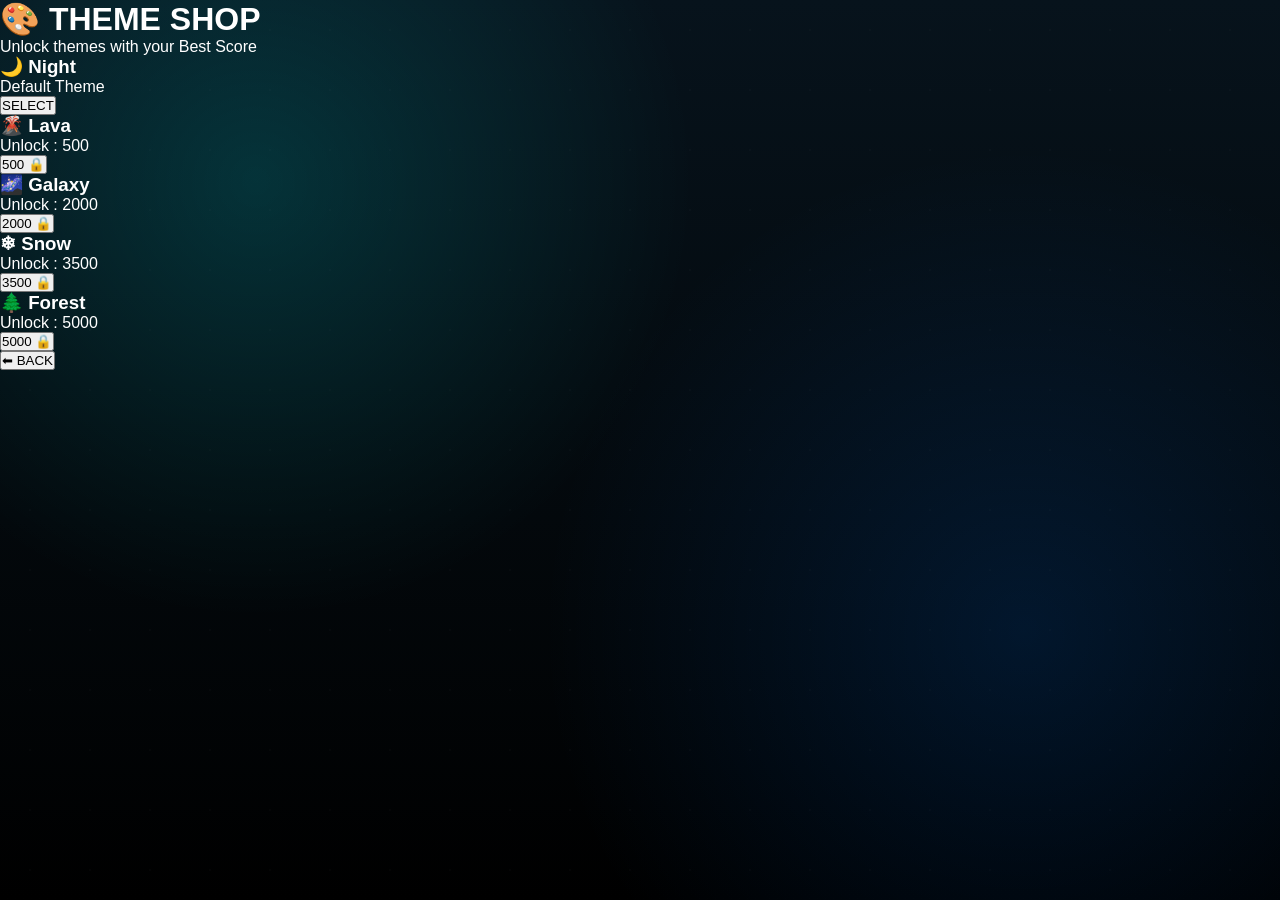
==== themeshop.html @ a8f43490 "Add HTML structure for theme shop This file contains the HTML structure for the theme shop, includin" ====
<!DOCTYPE html>
<html lang="en">
<head>

<meta charset="UTF-8">
<meta name="viewport" content="width=device-width,initial-scale=1.0">

<title>Infinity Themes</title>

<link rel="stylesheet" href="game.css">

</head>

<body>

<div class="bg"></div>
<div class="theme-screen">

<h1>🎨 THEME SHOP</h1>

<p class="subtitle">Unlock themes with your Best Score
</p>

<!-- NIGHT -->

<div class="theme-card">
<div class="left">
<div class="preview night"></div>

<div>
<h3>🌙 Night</h3>
<p>Default Theme</p>

</div>

</div>

<button class="select" onclick="selectThemeDefault()">SELECT</button>

</div>

<!-- LAVA -->

<div class="theme-card">
<div class="left">
<div class="preview lava preview-lava"></div>

<div>
<h3>🌋 Lava</h3>
<p>Unlock : 500</p>

</div>

</div>

<button id="lavaBtn" class="lock">500 🔒</button>

</div>

<!-- GALAXY -->

<div class="theme-card">
<div class="left">
<div class="preview galaxy preview-galaxy"></div>

<div>
<h3>🌌 Galaxy</h3>
<p>Unlock : 2000</p>

</div>

</div>

<button id="galaxyBtn"class="lock">2000 🔒</button>

</div>

<!-- SNOW -->

<div class="theme-card">
<div class="left">
<div class="preview snow preview-snow"></div>

<div>
<h3>❄ Snow</h3>
<p>Unlock : 3500</p>

</div>

</div>

<button id="snowBtn"class="lock">3500 🔒</button>

</div>

<!-- FOREST -->

<div class="theme-card">
<div class="left">
<div class="preview forest preview-forest"></div>

<div>
<h3>🌲 Forest</h3>
<p>Unlock : 5000</p>

</div>

</div>

<button id="forestBtn" class="lock">5000 🔒</button>

</div>

<button class="back" onclick="history.back()">⬅ BACK</button>

</div>
<script src="game.js"></script>
</body>
</html>
---- game.css ----
/* ===========================
   INFINITY SPOT PREMIUM CSS
   PART 1
=========================== */
*{
    margin:0;
    padding:0;
    box-sizing:border-box;
}

body{
    width:100%;
    height:100%;
    overflow:hidden;
   
    font-family:Arial,Helvetica,sans-serif;
    background:#000;
    color:#fff;
   
   padding:
   env(safe-area-inset-top) 0
   env(safe-area-inset-bottom) 0;
}
html, body{
   width:100%;
   height:100%;
   overflow:hidden;
}

/* ================= BACKGROUND ================= */

.bg{
    position:fixed;
    inset:0;
    z-index:-2;

    background:
    radial-gradient(circle at 20% 20%,rgba(0,255,255,.15),transparent 35%),
    radial-gradient(circle at 80% 70%,rgba(0,120,255,.15),transparent 40%),
    linear-gradient(#07131c,#000);

    animation:bgMove 8s ease-in-out infinite alternate;
}

.bg::after{
    content:"";
    position:absolute;
    inset:0;

    background:
    radial-gradient(circle,rgba(255,255,255,.05) 1px,transparent 1px);

    background-size:60px 60px;

    opacity:.3;
}

@keyframes bgMove{

    from{
        transform:scale(1);
        filter:brightness(1);
    }

    to{
        transform:scale(1.08);
        filter:brightness(1.2);
    }

}

/* ================= GLASS SCREEN ================= */

.screen{

    position:absolute;

    top:50%;
    left:50%;

    transform:translate(-50%,-50%);

    width:82%;
    max-width:340px;

    padding:22px;

    border-radius:24px;

    background:rgba(255,255,255,.08);

    backdrop-filter:blur(18px);
    -webkit-backdrop-filter:blur(18px);

    border:1px solid rgba(255,255,255,.12);

    box-shadow:
    0 10px 35px rgba(0,0,0,.4),
    0 0 20px rgba(0,255,255,.18),
    inset 0 1px 1px rgba(255,255,255,.15);

    color:#fff;
    text-align:center;

    overflow:hidden;

    z-index:20;

    animation:screenFloat 5s ease-in-out infinite;
}

.screen::before{

    content:"";

    position:absolute;

    top:-60%;
    left:-120%;

    width:80%;
    height:220%;

    background:linear-gradient(
        120deg,
        transparent,
        rgba(255,255,255,.20),
        transparent
    );

    transform:rotate(20deg);

    animation:glassShine 5s linear infinite;

    pointer-events:none;

}

.hidden{
    display:none;
}

@keyframes glassShine{

    from{
        left:-120%;
    }

    to{
        left:180%;
    }

}

@keyframes screenFloat{

    0%,100%{
        transform:translate(-50%,-50%);
    }

    50%{
        transform:translate(-50%,-52%);
    }

}

/* ================= TITLE ================= */

.title{

    font-size:32px;
    letter-spacing:2px;

    color:cyan;

    text-shadow:
    0 0 10px cyan,
    0 0 20px cyan,
    0 0 40px cyan;

}

.sub{

    margin-top:8px;
    color:#cfcfcf;

}

/* ================= BUTTONS ================= */

.btn{

    width:100%;

    margin-top:12px;

    padding:13px;

    border:none;

    border-radius:14px;

    background:rgba(255,255,255,.08);

    color:white;

    font-size:16px;
    font-weight:bold;

    cursor:pointer;

    transition:.25s;

    backdrop-filter:blur(8px);

}

.btn:hover{

    transform:scale(1.05);

    box-shadow:
    0 0 18px cyan;

}

.btn:active{

    transform:scale(.95);

}

.primary{

    background:linear-gradient(90deg,#00ffff,#00bfff);

    color:#000;

    box-shadow:
    0 0 18px cyan,
    0 0 40px rgba(0,255,255,.45);

}

/* ================= CANVAS ================= */

canvas{
    position:fixed;
    inset:0;
    width:100vw;
    height:100vh;
    display:block;
    z-index:1;

  filter: brightness(1.05);
}
/* ===========================
   INFINITY SPOT PREMIUM CSS
   PART 2
=========================== */

/* ===== PREMIUM HUD ===== */

#hud{
    position:fixed;
    top:15px;
    left:50%;
    transform:translateX(-50%);
    z-index:999;

    min-width:170px;
    padding:12px 22px;

    text-align:center;
    font-size:20px;
    font-weight:bold;
    color:#fff;

    border-radius:30px;

    background:rgba(255,255,255,.08);
    backdrop-filter:blur(20px);

    border:1px solid rgba(0,255,255,.3);

    box-shadow:
        0 0 15px rgba(0,255,255,.25),
        0 0 35px rgba(0,255,255,.15);

    animation:
        hudFloat 3s ease-in-out infinite,
        hudGlow 2s ease-in-out infinite;
}

@keyframes hudFloat{

    0%,100%{
        transform:translateX(-50%) translateY(0);
    }

    50%{
        transform:translateX(-50%) translateY(-4px);
    }

}

@keyframes hudGlow{

    0%,100%{

        box-shadow:
        0 0 15px rgba(0,255,255,.25),
        0 0 35px rgba(0,255,255,.15);

    }

    50%{

        box-shadow:
        0 0 25px cyan,
        0 0 50px rgba(0,255,255,.4);

    }

}

/* ===== SCORE POP ===== */

.scoreFlash{

    animation:scoreFlash .3s;

}

@keyframes scoreFlash{

    0%{
        transform:translateX(-50%) scale(1);
    }

    50%{
        transform:translateX(-50%) scale(1.12);
    }

    100%{
        transform:translateX(-50%) scale(1);
    }

}

/* ===== SHOP ===== */

#shop{

    position:absolute;

    top:50%;
    left:50%;

    transform:translate(-50%,-50%);

    width:88%;
    max-width:360px;

    max-height:70vh;

    overflow-y:auto;

    padding:18px;

    border-radius:22px;

    background:rgba(15,15,20,.92);

    backdrop-filter:blur(20px);

    border:1px solid rgba(0,255,255,.18);

    box-shadow:
        0 0 25px rgba(0,255,255,.25),
        0 0 60px rgba(0,255,255,.08);

    z-index:999;

    animation:shopOpen .3s ease;

}

@keyframes shopOpen{

    from{

        opacity:0;
        transform:translate(-50%,-50%) scale(.85);

    }

    to{

        opacity:1;
        transform:translate(-50%,-50%) scale(1);

    }

}

#shop h2{

    margin-bottom:15px;

    color:cyan;

    text-shadow:
        0 0 10px cyan,
        0 0 25px cyan;

}

#shop div{

    margin:14px 0;

    padding:15px;

    border-radius:18px;

    background:rgba(255,255,255,.05);

    border:1px solid rgba(255,255,255,.08);

    transition:.25s;

}

#shop div:hover{

    transform:translateY(-3px);

    box-shadow:
        0 0 18px rgba(0,255,255,.25);

}

#shop h3{

    color:cyan;

    margin-bottom:6px;

}

#shop p{

    color:#ccc;

    margin-bottom:10px;

}

#shop button{

    width:100%;

    padding:12px;

    border:none;

    border-radius:12px;

    cursor:pointer;

    font-size:15px;
    font-weight:bold;

    background:linear-gradient(90deg,#00ffff,#00bfff);

    color:#000;

    transition:.25s;

}

#shop button:hover{

    transform:scale(1.05);

    box-shadow:
        0 0 20px cyan;

}

.shop-close-btn{

    margin-top:15px !important;

    background:#ff3b30 !important;

    color:#fff !important;

}

/* ===== SCROLLBAR ===== */

#shop::-webkit-scrollbar{

    width:6px;

}

#shop::-webkit-scrollbar-thumb{

    background:cyan;
    border-radius:20px;

}

/* ===== SHIELD GLOW ===== */

.playerShield{

    filter:
        drop-shadow(0 0 12px cyan)
        drop-shadow(0 0 30px cyan);

}

/* ===== POWERUP GLOW ===== */

.powerGlow{

    animation:powerGlow 1s infinite alternate;

}

@keyframes powerGlow{

    from{

        filter:drop-shadow(0 0 8px cyan);

    }

    to{

        filter:drop-shadow(0 0 20px cyan);

    }

}

/* ===== MOBILE ===== */

@media(max-width:600px){

    .title{
        font-size:28px;
    }

    .btn{
        font-size:15px;
    }

    #hud{
        font-size:17px;
        padding:10px 18px;
    }

  }

.themePreview{
width:45px;
height:45px;
border-radius:12px;
margin-right:12px;
display:inline-block;
vertical-align:middle;
border:2px solid rgba(255,255,255,.15);
}

.previewNight{
background:linear-gradient(#07131c,#000);
}

.previewLava{
background:linear-gradient(#4b0000,#ff3b00);
}

.previewGalaxy{
background:linear-gradient(#120024,#001144);
}

.previewSnow{
background:linear-gradient(#dff7ff,#75bfff);
}

.previewForest{
background:linear-gradient(#0b3d0b,#1b8b3d);
   }
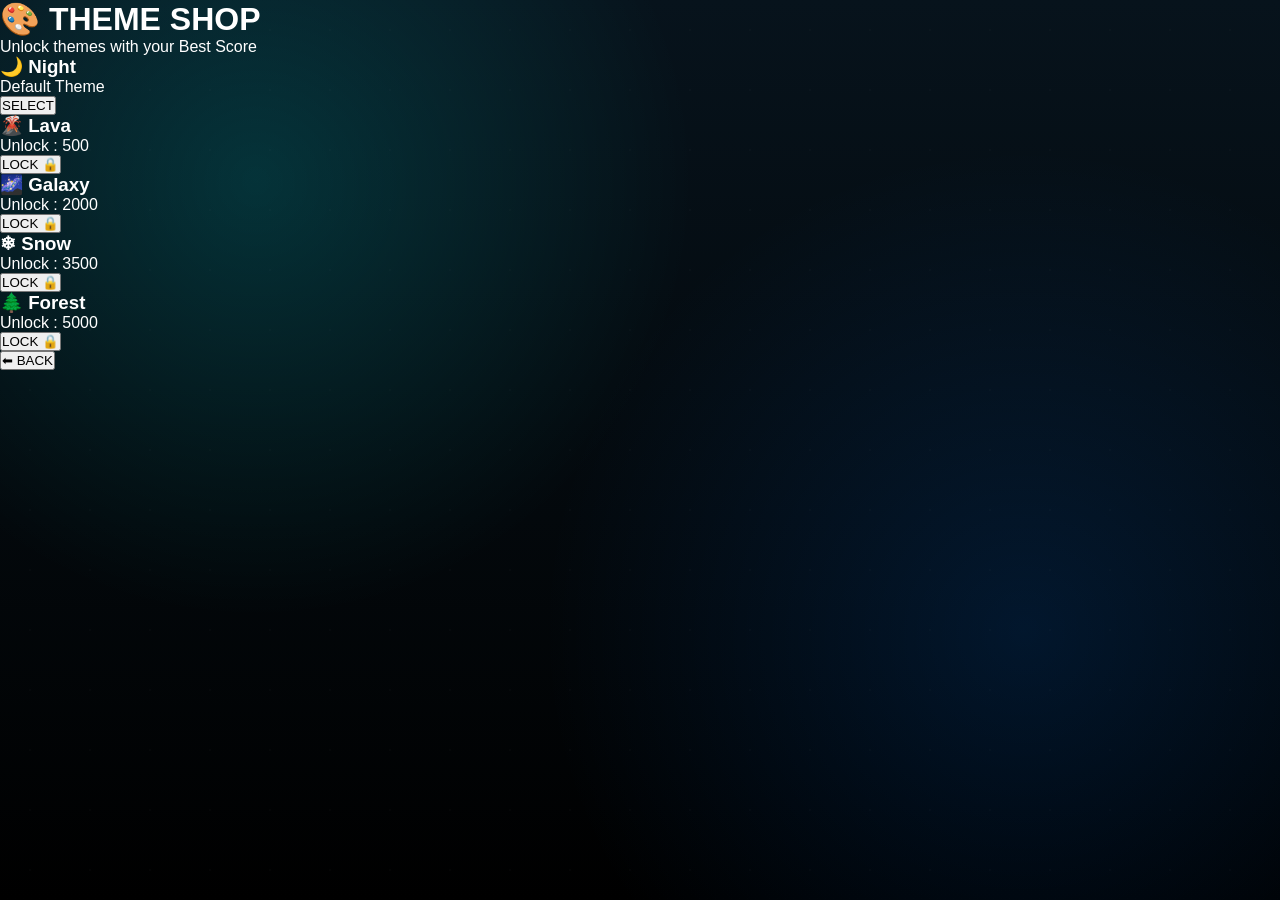
==== commit f7877241: "Include themeshop.js in themeshop.html Added a script tag to include themeshop.js." ====
--- a/themeshop.html
+++ b/themeshop.html
@@ -113,7 +113,9 @@
 
 <button class="back" onclick="history.back()">⬅ BACK</button>
 
-</div>
+ </div>
+
+<script src="themeshop.js"></script>
 <script src="game.js"></script>
 </body>
 </html>
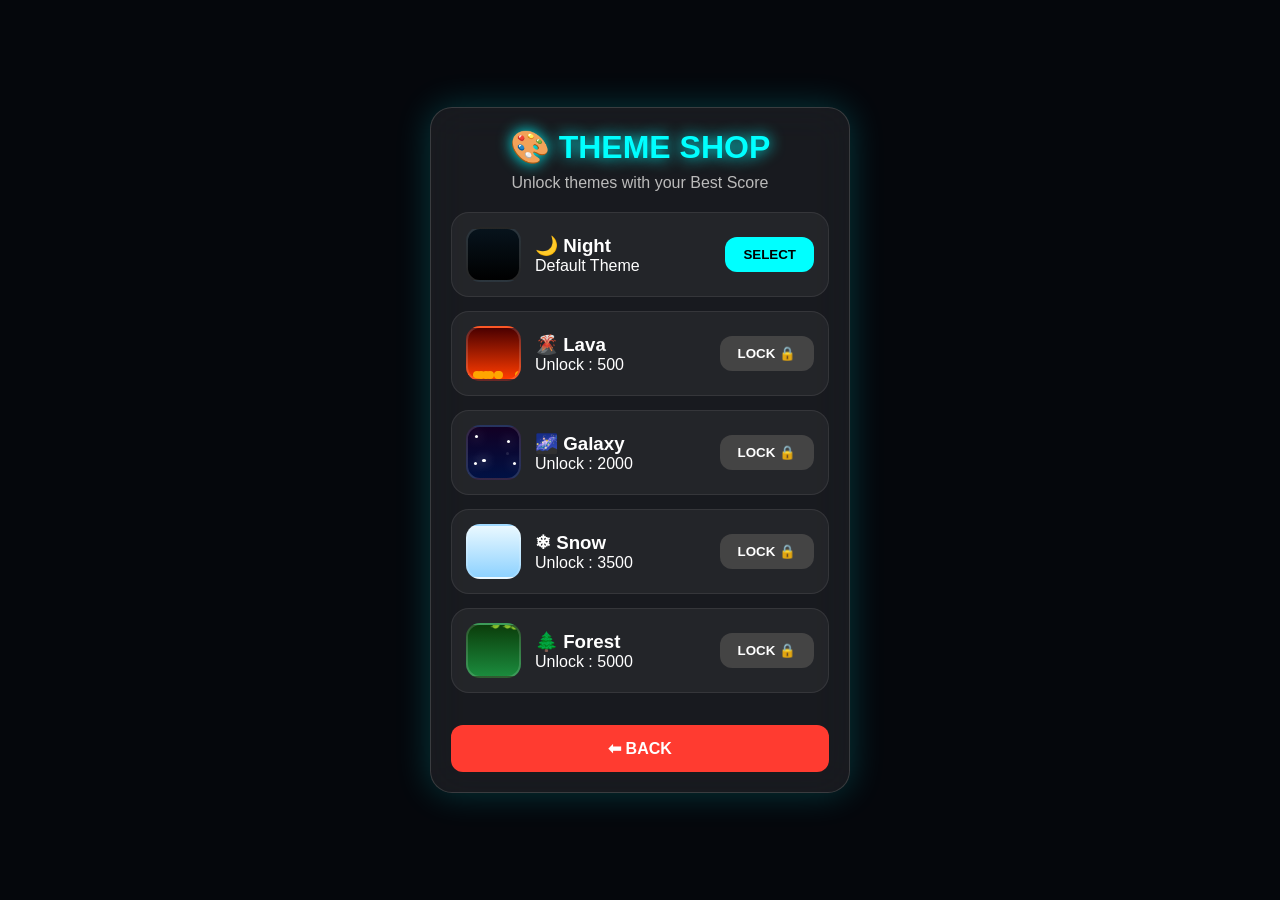
==== commit 36d7cd0b: "Update stylesheet link to themeshop.css" ====
--- a/themeshop.html
+++ b/themeshop.html
@@ -7,7 +7,7 @@
 
 <title>Infinity Themes</title>
 
-<link rel="stylesheet" href="game.css">
+<link rel="stylesheet" href="themeshop.css">
 
 </head>
 
--- a/themeshop.css
+++ b/themeshop.css
@@ -0,0 +1,248 @@
+/* ===========================
+   INFINITY SPOT THEME SHOP
+=========================== */
+
+*{
+margin:0;
+padding:0;
+box-sizing:border-box;
+font-family:Arial,Helvetica,sans-serif;
+}
+
+html, body{
+
+width:100%;
+height:100%;
+
+overflow:hidden;
+
+background:#05070c;
+
+color:white;
+
+}
+
+/* ================= BACKGROUND ================= */
+
+.bg{
+
+position:fixed;
+
+inset:0;
+
+z-index:-2;
+
+background:
+radial-gradient(circle at top,
+rgba(0,255,255,.15),
+transparent 40%),
+
+linear-gradient(
+#07131c,
+#000
+);
+
+}
+
+/* ================= MAIN ================= */
+
+.theme-screen{
+
+position:absolute;
+
+top:50%;
+left:50%;
+
+transform:translate(-50%,-50%);
+
+width:92%;
+max-width:420px;
+max-height:88vh;
+overflow-y:auto;
+padding:20px;
+border-radius:22px;
+background:rgba(255,255,255,.08);
+backdrop-filter:blur(20px);
+border:1px solid rgba(255,255,255,.15);
+box-shadow:
+0 0 35px rgba(0,255,255,.2);
+
+}
+
+/* ================= TITLE ================= */
+
+h1{
+
+text-align:center;
+color:cyan;
+margin-bottom:8px;
+text-shadow:
+0 0 15px cyan;
+
+}
+
+.subtitle{
+text-align:center;
+color:#bbb;
+margin-bottom:20px;
+
+}
+
+/* ================= CARD ================= */
+
+.theme-card{
+display:flex;
+justify-content:space-between;
+align-items:center;
+padding:14px;
+margin-bottom:14px;
+border-radius:18px;
+background:rgba(255,255,255,.05);
+border:1px solid rgba(255,255,255,.08);
+
+}
+
+/* ================= LEFT ================= */
+
+.left{
+
+display:flex;
+align-items:center;
+gap:14px;
+
+}
+
+/* ================= PREVIEW ================= */
+
+.preview{
+
+position:relative;
+overflow:hidden;
+
+width:55px;
+height:55px;
+
+border-radius:14px;
+border:2px solid rgba(255,255,255,.15);
+
+}
+
+/* ================= THEMES ================= */
+
+.night{
+
+background:
+linear-gradient(#07131c,#000);
+
+}
+
+.lava{
+
+background:
+linear-gradient(#4b0000,#ff3b00);
+
+}
+
+.galaxy{
+
+background:
+linear-gradient(#120024,#001144);
+
+}
+
+.snow{
+
+background:
+linear-gradient(#e9f8ff,#8ed2ff);
+
+}
+
+.forest{
+
+background:
+linear-gradient(#0b3d0b,#1b8b3d);
+
+}
+
+/* ================= BUTTON ================= */
+
+button{
+
+border:none;
+cursor:pointer;
+padding:10px 18px;
+border-radius:12px;
+font-weight:bold;
+
+}
+
+/* ================= SELECT ================= */
+
+.select{
+
+background:cyan;
+color:#000;
+
+}
+
+/* ================= LOCK ================= */
+
+.lock{
+
+background:#444;
+color:white;
+
+}
+
+/* ================= BACK ================= */
+
+.back{
+width:100%;
+margin-top:18px;
+padding:14px;
+background:#ff3b30;
+color:white;
+font-size:16px;
+
+}
+
+/* ================= SCROLL ================= */
+
+.theme-screen::-webkit-scrollbar{
+
+width:5px;
+
+}
+
+.theme-screen::-webkit-scrollbar-thumb{
+
+background:cyan;
+border-radius:20px;
+
+}
+
+/* ================= MOBILE ================= */
+
+@media(max-width:600px){
+
+.theme-card{
+
+padding:12px;
+
+}
+
+.preview{
+
+width:50px;
+height:50px;
+
+}
+
+button{
+
+padding:9px 15px;
+font-size:14px;
+
+}
+
+}
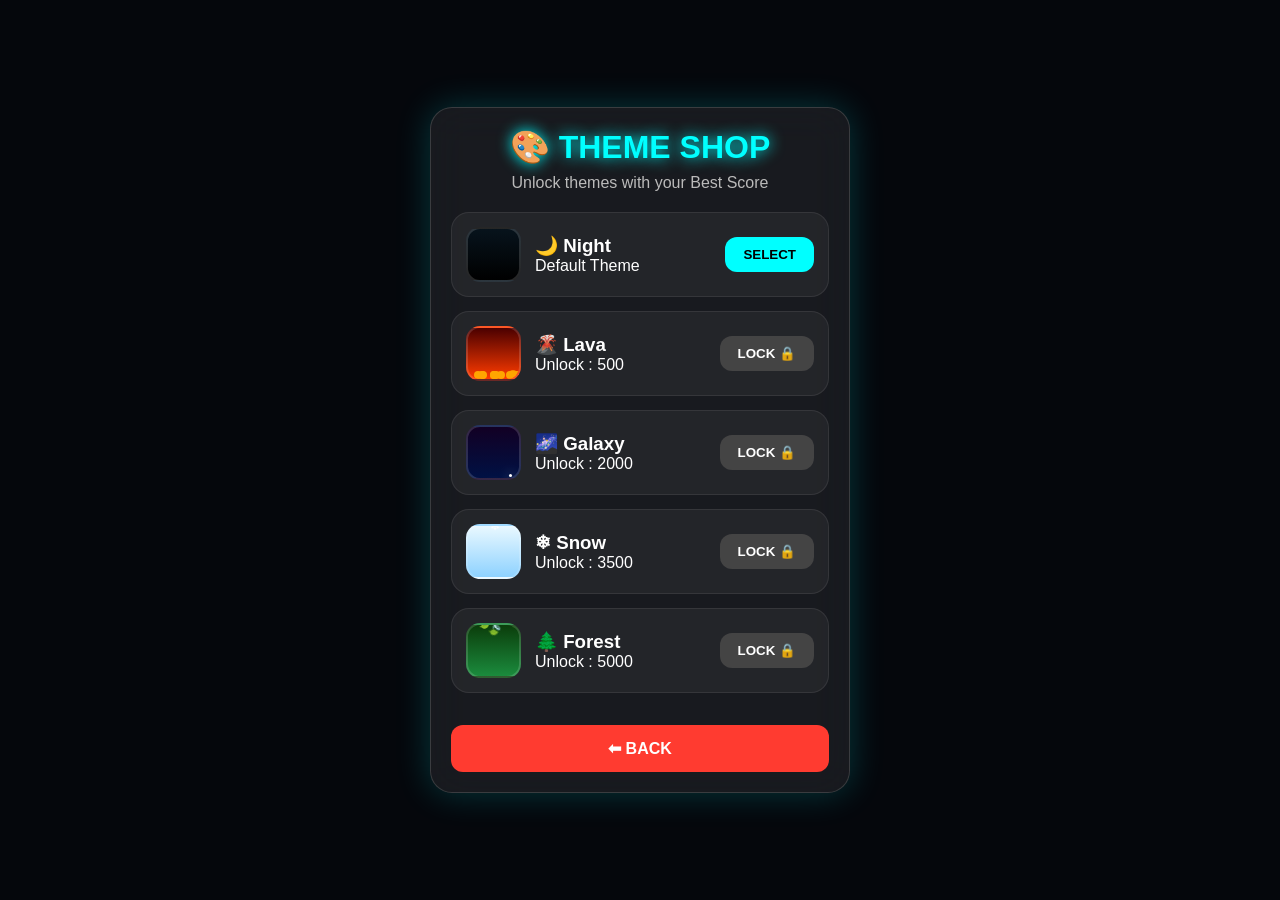
==== commit 9683cb32: "Remove game.js script reference Removed the game.js script reference from themeshop.html" ====
--- a/themeshop.html
+++ b/themeshop.html
@@ -116,6 +116,5 @@
  </div>
 
 <script src="themeshop.js"></script>
-<script src="game.js"></script>
 </body>
 </html>
